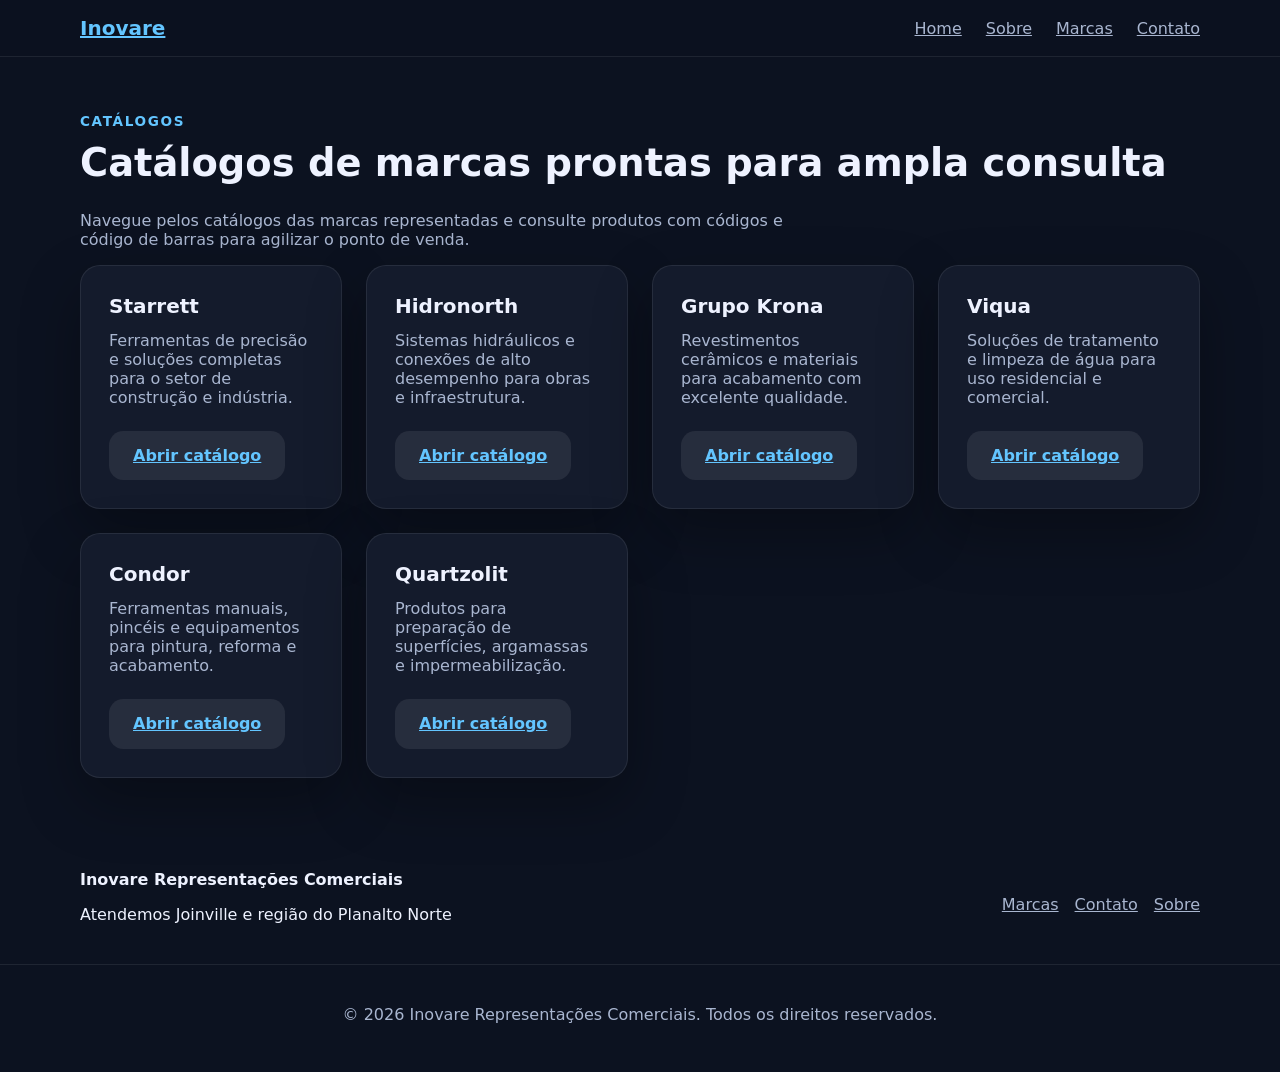
==== catalogo/index.html @ a7e291c1 "Add commit inicial" ====
<!doctype html>
<html lang="pt-BR">
<head>
  <meta charset="utf-8">
  <meta name="viewport" content="width=device-width, initial-scale=1">
  <title>Catálogos Inovare</title>
  <link rel="stylesheet" href="../static/css/style.css">
</head>
<body>
  <header class="site-header">
    <div class="container header-inner">
      <a href="../index.html" class="brand">Inovare</a>
      <nav class="nav-links open">
        <a href="../index.html#inicio">Home</a>
        <a href="../index.html#sobre">Sobre</a>
        <a href="../index.html#marcas">Marcas</a>
        <a href="../index.html#contato">Contato</a>
      </nav>
    </div>
  </header>
  <main>
    <section class="section catalog" id="catalogo">
      <div class="container">
        <div class="section-header">
          <span class="section-tag">Catálogos</span>
          <h2>Catálogos de marcas prontas para ampla consulta</h2>
        </div>
        <p>Navegue pelos catálogos das marcas representadas e consulte produtos com códigos e código de barras para agilizar o ponto de venda.</p>
        <div class="brands-grid">
          <article class="brand-card">
            <h3>Starrett</h3>
            <p>Ferramentas de precisão e soluções completas para o setor de construção e indústria.</p>
            <a class="button button-secondary" href="./starrett/">Abrir catálogo</a>
          </article>
          <article class="brand-card">
            <h3>Hidronorth</h3>
            <p>Sistemas hidráulicos e conexões de alto desempenho para obras e infraestrutura.</p>
            <a class="button button-secondary" href="./hidronorth/">Abrir catálogo</a>
          </article>
          <article class="brand-card">
            <h3>Grupo Krona</h3>
            <p>Revestimentos cerâmicos e materiais para acabamento com excelente qualidade.</p>
            <a class="button button-secondary" href="./grupo-krona/">Abrir catálogo</a>
          </article>
          <article class="brand-card">
            <h3>Viqua</h3>
            <p>Soluções de tratamento e limpeza de água para uso residencial e comercial.</p>
            <a class="button button-secondary" href="./viqua/">Abrir catálogo</a>
          </article>
          <article class="brand-card">
            <h3>Condor</h3>
            <p>Ferramentas manuais, pincéis e equipamentos para pintura, reforma e acabamento.</p>
            <a class="button button-secondary" href="./condor/">Abrir catálogo</a>
          </article>
          <article class="brand-card">
            <h3>Quartzolit</h3>
            <p>Produtos para preparação de superfícies, argamassas e impermeabilização.</p>
            <a class="button button-secondary" href="./quartzolit/">Abrir catálogo</a>
          </article>
        </div>
      </div>
    </section>
  </main>
  <footer class="site-footer">
    <div class="container footer-inner">
      <div>
        <strong>Inovare Representações Comerciais</strong>
        <p>Atendemos Joinville e região do Planalto Norte</p>
      </div>
      <div class="footer-links">
        <a href="../index.html#marcas">Marcas</a>
        <a href="../index.html#contato">Contato</a>
        <a href="../index.html#sobre">Sobre</a>
      </div>
    </div>
    <div class="footer-copy">
      <p>© 2026 Inovare Representações Comerciais. Todos os direitos reservados.</p>
    </div>
  </footer>
</body>
</html>
---- static/css/style.css ----
:root {
  --bg: #0c1220;
  --surface: #141b2c;
  --surface-strong: #0e1728;
  --primary: #89b6ff;
  --primary-soft: #5b86ff;
  --accent: #63c5ff;
  --text: #eef2ff;
  --muted: #a9b6d0;
  --border: rgba(255, 255, 255, 0.08);
  --shadow: 0 24px 60px rgba(0, 0, 0, 0.3);
}

* {
  box-sizing: border-box;
}

html {
  scroll-behavior: smooth;
}

body {
  margin: 0;
  font-family: Inter, system-ui, -apple-system, BlinkMacSystemFont, 'Segoe UI', sans-serif;
  background: var(--bg);
  color: var(--text);
}

button,
input,
textarea {
  font: inherit;
}

button {
  border: none;
  cursor: pointer;
}

.container {
  width: min(1120px, calc(100% - 2rem));
  margin: 0 auto;
}

.site-header {
  position: sticky;
  top: 0;
  z-index: 100;
  background: rgba(12, 18, 32, 0.96);
  border-bottom: 1px solid rgba(255, 255, 255, 0.08);
  backdrop-filter: blur(14px);
}

.header-inner {
  display: flex;
  align-items: center;
  justify-content: space-between;
  gap: 1rem;
  padding: 1rem 0;
}

.brand {
  font-size: 1.25rem;
  font-weight: 700;
  color: var(--accent);
}

.nav-links {
  display: flex;
  align-items: center;
  gap: 1.5rem;
}

.nav-links a {
  color: var(--muted);
  font-weight: 500;
  transition: color 0.2s ease;
}

.nav-links a:hover {
  color: var(--accent);
}

.menu-toggle {
  display: none;
  width: 2.4rem;
  height: 2.4rem;
  border-radius: 0.75rem;
  background: rgba(18, 66, 110, 0.08);
  display: grid;
  place-items: center;
}

.menu-toggle span {
  display: block;
  width: 1.4rem;
  height: 2px;
  background: var(--text);
  transition: transform 0.25s ease;
}

.hero {
  padding: 5rem 0 3rem;
  background: radial-gradient(circle at top left, rgba(137, 182, 255, 0.12), transparent 30%), var(--bg);
}

.hero-grid {
  display: grid;
  gap: 2rem;
  align-items: center;
  grid-template-columns: 1.6fr 1fr;
}

.hero-copy .eyebrow {
  display: inline-flex;
  padding: 0.55rem 0.9rem;
  border-radius: 999px;
  background: rgba(100, 142, 255, 0.14);
  color: var(--accent);
  font-weight: 700;
  margin-bottom: 1rem;
}

.hero-branding {
  display: flex;
  align-items: center;
  gap: 1rem;
  margin-bottom: 1.5rem;
}

.hero-logo {
  width: 4rem;
  min-width: 4rem;
  border-radius: 1rem;
  background: rgba(255, 255, 255, 0.08);
  padding: 0.75rem;
}

.hero-tagline {
  margin: 0.35rem 0 0;
  color: var(--accent);
  font-weight: 700;
  letter-spacing: 0.02em;
}

.hero-copy h1 {
  font-size: clamp(2.5rem, 4vw, 4rem);
  line-height: 1.05;
  margin: 0;
}

.hero-copy p {
  max-width: 38rem;
  margin: 1.5rem 0 2rem;
  color: var(--muted);
}

.button {
  display: inline-flex;
  align-items: center;
  justify-content: center;
  min-height: 3.1rem;
  padding: 0 1.5rem;
  border-radius: 0.9rem;
  transition: background 0.3s ease, transform 0.2s ease;
  font-weight: 600;
}

.button:hover {
  transform: translateY(-1px);
}

.button-primary {
  background: linear-gradient(135deg, var(--accent), var(--primary-soft));
  color: white;
}

.button-primary:hover {
  background: linear-gradient(135deg, var(--primary-soft), #7da6ff);
}

.button-secondary {
  background: rgba(255, 255, 255, 0.08);
  color: var(--accent);
}

.hero-visual {
  display: grid;
  gap: 1.25rem;
}

.hero-image {
  overflow: hidden;
  border-radius: 1.6rem;
  min-height: 320px;
  background: rgba(18, 66, 110, 0.06);
}

.hero-image img {
  width: 100%;
  height: 100%;
  object-fit: cover;
  display: block;
}

.hero-details {
  display: grid;
  gap: 1rem;
  padding: 1.5rem;
  border-radius: 1.5rem;
  background: var(--surface);
  border: 1px solid var(--border);
  box-shadow: var(--shadow);
}

.hero-note {
  margin: 0;
  color: var(--muted);
  line-height: 1.7;
}

.hero-badges {
  display: flex;
  flex-wrap: wrap;
  gap: 0.75rem;
}

.hero-badges span {
  display: inline-flex;
  align-items: center;
  padding: 0.85rem 1rem;
  border-radius: 999px;
  background: rgba(18, 66, 110, 0.08);
  color: var(--primary);
  font-weight: 600;
}

.purpose-grid {
  display: grid;
  gap: 1rem;
  grid-template-columns: repeat(auto-fit, minmax(220px, 1fr));
  margin-top: 2rem;
}

.purpose-card {
  background: var(--surface-strong);
  border: 1px solid rgba(255, 255, 255, 0.08);
  box-shadow: var(--shadow);
  border-radius: 1.5rem;
  padding: 1.75rem;
}

.purpose-card h3 {
  margin: 0 0 0.75rem;
  color: var(--accent);
}

.purpose-card p {
  margin: 0;
  color: var(--muted);
  line-height: 1.8;
}

.contact-card {
  padding: 2rem;
  border-radius: 1.5rem;
  background: var(--surface);
  border: 1px solid var(--border);
  box-shadow: var(--shadow);
  display: grid;
  gap: 1.25rem;
}

.contact-card h3 {
  margin: 0;
  font-size: 1.35rem;
}

.contact-card-text {
  margin: 0;
  color: var(--muted);
  line-height: 1.75;
}

.contact-list {
  margin: 0;
  padding: 0;
  list-style: none;
  display: grid;
  gap: 0.9rem;
}

.contact-list li {
  display: grid;
  gap: 0.35rem;
  color: var(--muted);
}

.contact-list strong {
  display: block;
  color: var(--text);
  font-weight: 700;
}

.contact-card-subtitle {
  margin: 0 0 0.75rem;
  font-size: 1rem;
  color: var(--primary);
}

.social-list {
  margin: 0;
  padding: 0;
  list-style: none;
  display: flex;
  flex-wrap: wrap;
  gap: 0.75rem;
}

.social-list a {
  color: var(--primary);
  font-weight: 600;
}

.footer-copy {
  padding: 1.5rem 0 2rem;
  text-align: center;
  color: var(--muted);
  border-top: 1px solid var(--border);
  display: grid;
  gap: 1rem;
}

.footer-social {
  display: flex;
  justify-content: center;
  gap: 1rem;
  flex-wrap: wrap;
}

.footer-social a {
  color: var(--primary);
  text-decoration: none;
}

.section {
  padding: 3.5rem 0;
}

.section-header {
  display: grid;
  gap: 0.85rem;
  margin-bottom: 1.75rem;
}

.section-tag {
  display: inline-flex;
  font-size: 0.85rem;
  font-weight: 700;
  color: var(--accent);
  text-transform: uppercase;
  letter-spacing: 0.12em;
}

.section h2 {
  margin: 0;
  font-size: clamp(1.9rem, 3vw, 2.5rem);
  line-height: 1.05;
}

.section p {
  color: var(--muted);
  max-width: 70ch;
}

.brands-grid,
.catalog-grid {
  display: grid;
  gap: 1.5rem;
}

.brands-grid {
  grid-template-columns: repeat(auto-fit, minmax(220px, 1fr));
}

.brand-card,
.catalog-card,
.region-card {
  background: var(--surface);
  border: 1px solid var(--border);
  border-radius: 1.25rem;
  padding: 1.75rem;
  box-shadow: var(--shadow);
}

.brand-card h3,
.catalog-card h3 {
  margin: 0 0 0.8rem;
  font-size: 1.25rem;
}

.brand-card p,
.catalog-card p {
  color: var(--muted);
  margin: 0 0 1.5rem;
}

.region-grid {
  display: grid;
  gap: 2rem;
  align-items: center;
  grid-template-columns: 1fr 420px;
}

.region-card {
  display: grid;
  gap: 1rem;
  text-align: center;
}

.region-icon {
  width: 4rem;
  height: 4rem;
  display: grid;
  place-items: center;
  margin: 0 auto;
  font-size: 1.75rem;
  border-radius: 1.25rem;
  background: rgba(18, 66, 110, 0.08);
}

.region-card p {
  margin: 0;
  font-weight: 600;
}

.contact-grid {
  display: grid;
  gap: 2rem;
  grid-template-columns: minmax(280px, 1fr) 1.2fr;
}

.contact-form {
  display: grid;
  gap: 1rem;
  padding: 2rem;
  border-radius: 1.5rem;
  background: var(--surface);
  border: 1px solid var(--border);
  box-shadow: var(--shadow);
}

.form-row {
  display: grid;
  gap: 1rem;
  grid-template-columns: 1fr 1fr;
}

.form-group {
  display: grid;
  gap: 0.5rem;
}

label {
  font-size: 0.95rem;
  font-weight: 600;
}

input,
textarea {
  width: 100%;
  min-height: 3rem;
  padding: 0.95rem 1rem;
  border: 1px solid var(--border);
  border-radius: 0.95rem;
  background: #fcfdff;
  color: var(--text);
}

textarea {
  resize: vertical;
}

.catalog-description {
  max-width: 72ch;
  color: var(--muted);
  margin-bottom: 1.75rem;
}

.catalog-actions {
  display: flex;
  flex-wrap: wrap;
  gap: 1rem;
  margin-top: 2rem;
}

.footer-inner {
  display: flex;
  justify-content: space-between;
  gap: 1rem;
  align-items: center;
  padding: 2.25rem 0 1.5rem;
}

.footer-links {
  display: flex;
  gap: 1rem;
  flex-wrap: wrap;
}

.footer-links a {
  color: var(--muted);
}

.footer-copy {
  padding: 1.5rem 0 2rem;
  text-align: center;
  color: var(--muted);
  border-top: 1px solid var(--border);
}

.alerts {
  padding: 0.75rem 0;
}

.alert {
  max-width: min(1120px, calc(100% - 2rem));
  margin: 0 auto;
  border-radius: 1rem;
  padding: 1rem 1.25rem;
  color: #0f172a;
  background: #eaf3ff;
  border: 1px solid rgba(18, 66, 110, 0.15);
}

.alert-warning {
  background: #fff4e5;
  border-color: rgba(255, 159, 10, 0.2);
}

.alert-success {
  background: #e7f9ef;
  border-color: rgba(34, 197, 94, 0.2);
}

@media (max-width: 940px) {
  .hero-grid,
  .region-grid,
  .contact-grid {
    grid-template-columns: 1fr;
  }
}

@media (max-width: 760px) {
  .header-inner {
    flex-wrap: wrap;
  }

  .nav-links {
    position: absolute;
    inset: 4.6rem auto auto 0;
    right: 1rem;
    top: 4.6rem;
    flex-direction: column;
    gap: 1rem;
    background: rgba(255, 255, 255, 0.98);
    border: 1px solid var(--border);
    border-radius: 1rem;
    padding: 1rem;
    width: calc(100% - 2rem);
    max-width: 18rem;
    opacity: 0;
    pointer-events: none;
    transform: translateY(-0.5rem);
    transition: opacity 0.2s ease, transform 0.2s ease;
  }

  .nav-links.open {
    opacity: 1;
    pointer-events: auto;
    transform: translateY(0);
  }

  .menu-toggle {
    display: grid;
  }

  .form-row {
    grid-template-columns: 1fr;
  }

  .footer-inner {
    flex-direction: column;
    text-align: center;
  }

  .footer-links {
    justify-content: center;
  }
}
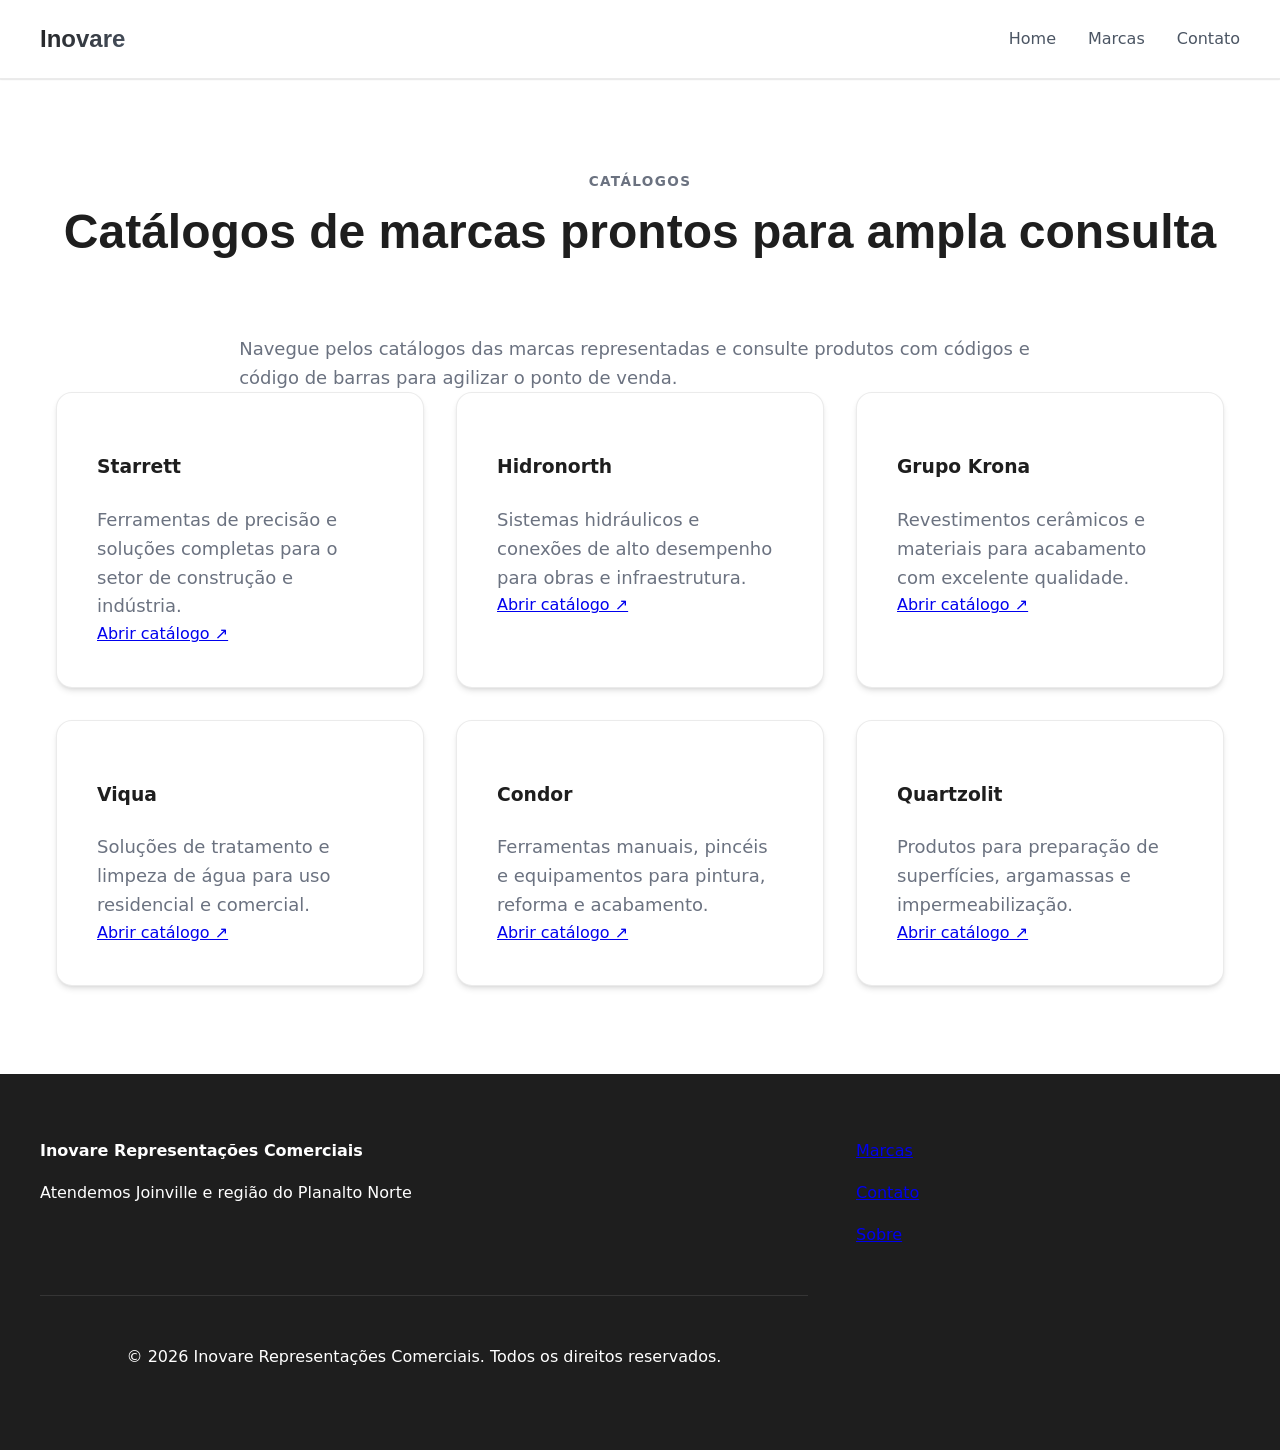
==== commit a2848c96: "atualização site" ====
--- a/catalogo/index.html
+++ b/catalogo/index.html
@@ -12,7 +12,6 @@
       <a href="../index.html" class="brand">Inovare</a>
       <nav class="nav-links open">
         <a href="../index.html#inicio">Home</a>
-        <a href="../index.html#sobre">Sobre</a>
         <a href="../index.html#marcas">Marcas</a>
         <a href="../index.html#contato">Contato</a>
       </nav>
@@ -23,42 +22,41 @@
       <div class="container">
         <div class="section-header">
           <span class="section-tag">Catálogos</span>
-          <h2>Catálogos de marcas prontas para ampla consulta</h2>
+          <h2>Catálogos de marcas prontos para ampla consulta</h2>
         </div>
         <p>Navegue pelos catálogos das marcas representadas e consulte produtos com códigos e código de barras para agilizar o ponto de venda.</p>
         <div class="brands-grid">
           <article class="brand-card">
             <h3>Starrett</h3>
             <p>Ferramentas de precisão e soluções completas para o setor de construção e indústria.</p>
-            <a class="button button-secondary" href="./starrett/">Abrir catálogo</a>
+            <a class="button button-secondary" href="../static/catalogos/starrett%20catalogo%20atualizado.pdf" target="_blank" rel="noopener noreferrer">Abrir catálogo ↗</a>
           </article>
           <article class="brand-card">
             <h3>Hidronorth</h3>
             <p>Sistemas hidráulicos e conexões de alto desempenho para obras e infraestrutura.</p>
-            <a class="button button-secondary" href="./hidronorth/">Abrir catálogo</a>
+            <a class="button button-secondary" href="../static/catalogos/HD_PORTFOLIO%20PRODUTOS%202026_DIGITAL.pdf" target="_blank" rel="noopener noreferrer">Abrir catálogo ↗</a>
           </article>
           <article class="brand-card">
             <h3>Grupo Krona</h3>
             <p>Revestimentos cerâmicos e materiais para acabamento com excelente qualidade.</p>
-            <a class="button button-secondary" href="./grupo-krona/">Abrir catálogo</a>
+            <a class="button button-secondary" href="../static/catalogos/krona%20catalogo%20atualizado.pdf" target="_blank" rel="noopener noreferrer">Abrir catálogo ↗</a>
           </article>
           <article class="brand-card">
             <h3>Viqua</h3>
             <p>Soluções de tratamento e limpeza de água para uso residencial e comercial.</p>
-            <a class="button button-secondary" href="./viqua/">Abrir catálogo</a>
+            <a class="button button-secondary" href="../static/catalogos/viqua.pdf" target="_blank" rel="noopener noreferrer">Abrir catálogo ↗</a>
           </article>
           <article class="brand-card">
             <h3>Condor</h3>
             <p>Ferramentas manuais, pincéis e equipamentos para pintura, reforma e acabamento.</p>
-            <a class="button button-secondary" href="./condor/">Abrir catálogo</a>
+            <a class="button button-secondary" href="../static/catalogos/condor%20catalogo%20atualizado.pdf" target="_blank" rel="noopener noreferrer">Abrir catálogo ↗</a>
           </article>
           <article class="brand-card">
             <h3>Quartzolit</h3>
             <p>Produtos para preparação de superfícies, argamassas e impermeabilização.</p>
-            <a class="button button-secondary" href="./quartzolit/">Abrir catálogo</a>
+            <a class="button button-secondary" href="../static/catalogos/quartzolit%20catalogo%20atualizado.pdf" target="_blank" rel="noopener noreferrer">Abrir catálogo ↗</a>
           </article>
         </div>
-      </div>
     </section>
   </main>
   <footer class="site-footer">
@@ -72,10 +70,9 @@
         <a href="../index.html#contato">Contato</a>
         <a href="../index.html#sobre">Sobre</a>
       </div>
-    </div>
     <div class="footer-copy">
       <p>© 2026 Inovare Representações Comerciais. Todos os direitos reservados.</p>
     </div>
   </footer>
 </body>
-</html>+</html>
--- a/static/css/style.css
+++ b/static/css/style.css
@@ -1,14 +1,23 @@
 :root {
-  --bg: #0c1220;
-  --surface: #141b2c;
-  --surface-strong: #0e1728;
-  --primary: #89b6ff;
-  --primary-soft: #5b86ff;
-  --accent: #63c5ff;
-  --text: #eef2ff;
-  --muted: #a9b6d0;
-  --border: rgba(255, 255, 255, 0.08);
-  --shadow: 0 24px 60px rgba(0, 0, 0, 0.3);
+  /* Nova paleta corporativa premium: Cinzas + Branco/Preto */
+  --bg-primary: #1E1E1E;
+  --bg-secondary: #3A3A3A;
+  --surface-primary: #FFFFFF;
+  --surface-secondary: #F8FAFC;
+  --text-primary: #1E1E1E;
+  --text-secondary: #4B5563;
+  --text-muted: #6B7280;
+  --accent-primary: #FFFFFF;
+  --accent-hover: #F3F4F6;
+  --border: rgba(0, 0, 0, 0.08);
+  --shadow-sm: 0 1px 2px 0 rgb(0 0 0 / 0.05);
+  --shadow-md: 0 4px 6px -1px rgb(0 0 0 / 0.1), 0 2px 4px -2px rgb(0 0 0 / 0.1);
+  --shadow-lg: 0 10px 15px -3px rgb(0 0 0 / 0.1), 0 4px 6px -4px rgb(0 0 0 / 0.1);
+  --shadow-xl: 0 20px 25px -5px rgb(0 0 0 / 0.1), 0 8px 10px -6px rgb(0 0 0 / 0.1);
+  --radius-sm: 0.5rem;
+  --radius-md: 0.75rem;
+  --radius-lg: 1rem;
+  --transition: all 0.3s cubic-bezier(0.4, 0, 0.2, 1);
 }
 
 * {
@@ -17,584 +26,1005 @@
 
 html {
   scroll-behavior: smooth;
+  scroll-padding-top: 5rem;
 }
 
 body {
   margin: 0;
-  font-family: Inter, system-ui, -apple-system, BlinkMacSystemFont, 'Segoe UI', sans-serif;
-  background: var(--bg);
-  color: var(--text);
-}
-
-button,
-input,
-textarea {
-  font: inherit;
-}
-
-button {
-  border: none;
-  cursor: pointer;
+  font-family: 'Inter', 'Poppins', system-ui, sans-serif;
+  background: var(--surface-primary);
+  color: var(--text-primary);
+  line-height: 1.6;
+  overflow-x: hidden;
 }
 
 .container {
-  width: min(1120px, calc(100% - 2rem));
+  width: min(1200px, calc(100% - 3rem));
   margin: 0 auto;
+  padding-left: 1rem;
+  padding-right: 1rem;
 }
 
 .site-header {
   position: sticky;
   top: 0;
   z-index: 100;
-  background: rgba(12, 18, 32, 0.96);
-  border-bottom: 1px solid rgba(255, 255, 255, 0.08);
-  backdrop-filter: blur(14px);
+  background: rgba(255, 255, 255, 0.95);
+  backdrop-filter: blur(20px);
+  border-bottom: 1px solid var(--border);
+  box-shadow: var(--shadow-sm);
+  transition: var(--transition);
 }
 
 .header-inner {
   display: flex;
   align-items: center;
   justify-content: space-between;
-  gap: 1rem;
-  padding: 1rem 0;
+  padding: 1.25rem 0;
 }
 
 .brand {
-  font-size: 1.25rem;
+  font-size: 1.5rem;
+  font-weight: 800;
+  background: linear-gradient(135deg, var(--text-primary), var(--text-secondary));
+  -webkit-background-clip: text;
+  -webkit-text-fill-color: transparent;
+  background-clip: text;
+  text-decoration: none;
+  font-family: 'Poppins', sans-serif;
+}
+
+.nav-links {
+  display: flex;
+  align-items: center;
+  gap: 2rem;
+}
+
+.nav-links a {
+  color: var(--text-secondary);
+  font-weight: 500;
+  text-decoration: none;
+  transition: var(--transition);
+  position: relative;
+}
+
+.nav-links a:hover {
+  color: var(--text-primary);
+  transform: translateY(-1px);
+}
+
+.nav-links a::after {
+  content: '';
+  position: absolute;
+  bottom: -0.25rem;
+  left: 0;
+  width: 0;
+  height: 2px;
+  background: linear-gradient(90deg, var(--text-primary), transparent);
+  transition: var(--transition);
+}
+
+.nav-links a:hover::after {
+  width: 100%;
+}
+
+/* Adicionado para .top-brand-bar hero fullwidth */\n.hero-fullwidth {\n  height: 40vh;\n  min-height: 250px;\n  background-image: url('/static/images/capa site (2).png');\n  background-size: cover;\n  background-position: center;\n  background-repeat: no-repeat;\n  position: relative;\n}\n\n.hero-fullwidth::after {\n  content: '';\n  position: absolute;\n  inset: 0;\n  background: linear-gradient(to bottom, rgba(0,0,0,0.3), transparent 60%);\n  z-index: 1;\n}\n\n.hero-fullwidth > * {\n  position: relative;\n  z-index: 2;\n}\n\n.menu-toggle {\n  display: none;\n  flex-direction: column;\n  gap: 0.4rem;\n  width: 2.5rem;\n  height: 2.5rem;\n  background: none;\n  border: 1px solid var(--border);\n  border-radius: var(--radius-md);\n  cursor: pointer;\n}\n\n.menu-toggle span {\n  width: 1.5rem;\n  height: 2px;\n  background: var(--text-primary);\n  border-radius: 9999px;\n  transition: var(--transition);\n}
+
+.hero {\n  width: 100vw;\n  margin-left: calc(50% - 50vw);\n  height: 70vh;\n  min-height: 450px;\n  overflow: hidden;\n  margin-top: -1px;\n  background: none;\n  display: flex;\n  align-items: center;\n  justify-content: center;\n  position: relative;\n}
+
+.hero img {\n  width: 100%;\n  height: 100%;\n  object-fit: cover;\n  object-position: center;\n  display: block;\n}
+
+.represented-companies {
+  position: relative;
+  background: linear-gradient(180deg, #e8ecef 0%, #dde3e8 100%);
+}
+
+.companies-grid {
+  display: grid;
+  grid-template-columns: repeat(3, minmax(0, 1fr));
+  gap: 1.5rem;
+}
+
+.company-card {
+  position: relative;
+  overflow: hidden;
+  border-radius: 1.5rem;
+  background: linear-gradient(180deg, #f7faf8 0%, #ffffff 100%);
+  border: 1px solid rgba(31, 77, 54, 0.12);
+  box-shadow: 0 18px 50px rgba(15, 23, 42, 0.08);
+  cursor: pointer;
+  transition: transform 0.45s cubic-bezier(0.22, 1, 0.36, 1), box-shadow 0.45s cubic-bezier(0.22, 1, 0.36, 1), border-color 0.3s ease;
+}
+
+.company-card::before {
+  content: '';
+  position: absolute;
+  inset: 0;
+  background: linear-gradient(135deg, rgba(31, 77, 54, 0.05), transparent 55%);
+  opacity: 0;
+  transition: opacity 0.35s ease;
+  pointer-events: none;
+}
+
+.company-card:hover {
+  transform: translateY(-10px) scale(1.01);
+  box-shadow: 0 28px 80px rgba(15, 23, 42, 0.16);
+  border-color: rgba(31, 77, 54, 0.22);
+}
+
+.company-card:hover::before {
+  opacity: 1;
+}
+
+.company-card__media {
+  position: relative;
+  height: 140px;
+  padding: 15px;
+  background: #f5f5f5;
+  overflow: hidden;
+  display: flex;
+  align-items: center;
+  justify-content: center;
+}
+
+.company-card__media::after {
+  content: '';
+  position: absolute;
+  inset: 0;
+  background: linear-gradient(to top, rgba(11, 29, 20, 0.04), transparent 50%);
+  pointer-events: none;
+}
+
+.company-card__badge {
+  position: absolute;
+  top: 1rem;
+  left: 1rem;
+  z-index: 2;
+  display: inline-flex;
+  align-items: center;
+  padding: 0.45rem 0.75rem;
+  border-radius: 999px;
+  background: rgba(255, 255, 255, 0.88);
+  color: #5e7267;
+  font-size: 0.72rem;
+  font-weight: 800;
+  letter-spacing: 0.1em;
+  text-transform: uppercase;
+  backdrop-filter: blur(12px);
+}
+
+.company-card__image {
+  width: 100%;
+  height: 100%;
+  object-fit: contain;
+  background: #f5f5f5;
+  padding: 15px;
+  display: block;
+  position: relative;
+  z-index: 1;
+  transition: transform 0.45s cubic-bezier(0.22, 1, 0.36, 1), filter 0.3s ease;
+}
+
+.company-card:hover .company-card__image {
+  transform: scale(1.03);
+  filter: saturate(1.04);
+}
+
+.company-card__placeholder {
+  position: absolute;
+  inset: 0;
+  display: grid;
+  place-items: center;
+  color: #6b8175;
+  text-align: center;
+  padding: 1.5rem;
+  background: #f5f5f5;
+}
+
+.company-card__placeholder-inner {
+  display: grid;
+  gap: 0.9rem;
+  place-items: center;
+}
+
+.company-card__placeholder-icon {
+  width: 3.5rem;
+  height: 3.5rem;
+  display: grid;
+  place-items: center;
+  border-radius: 50%;
+  background: rgba(255, 255, 255, 0.78);
+  box-shadow: 0 10px 30px rgba(31, 77, 54, 0.12);
+  font-size: 1.35rem;
+}
+
+.company-card__placeholder-text {
+  font-size: 0.85rem;
   font-weight: 700;
-  color: var(--accent);
-}
-
-.nav-links {
-  display: flex;
-  align-items: center;
-  gap: 1.5rem;
-}
-
-.nav-links a {
-  color: var(--muted);
-  font-weight: 500;
-  transition: color 0.2s ease;
-}
-
-.nav-links a:hover {
-  color: var(--accent);
-}
-
-.menu-toggle {
-  display: none;
-  width: 2.4rem;
-  height: 2.4rem;
-  border-radius: 0.75rem;
-  background: rgba(18, 66, 110, 0.08);
-  display: grid;
-  place-items: center;
-}
-
-.menu-toggle span {
-  display: block;
-  width: 1.4rem;
-  height: 2px;
-  background: var(--text);
-  transition: transform 0.25s ease;
-}
-
-.hero {
-  padding: 5rem 0 3rem;
-  background: radial-gradient(circle at top left, rgba(137, 182, 255, 0.12), transparent 30%), var(--bg);
-}
-
-.hero-grid {
-  display: grid;
-  gap: 2rem;
-  align-items: center;
-  grid-template-columns: 1.6fr 1fr;
-}
-
-.hero-copy .eyebrow {
-  display: inline-flex;
-  padding: 0.55rem 0.9rem;
-  border-radius: 999px;
-  background: rgba(100, 142, 255, 0.14);
-  color: var(--accent);
-  font-weight: 700;
-  margin-bottom: 1rem;
-}
-
-.hero-branding {
-  display: flex;
-  align-items: center;
-  gap: 1rem;
-  margin-bottom: 1.5rem;
-}
-
-.hero-logo {
-  width: 4rem;
-  min-width: 4rem;
-  border-radius: 1rem;
-  background: rgba(255, 255, 255, 0.08);
-  padding: 0.75rem;
-}
-
-.hero-tagline {
-  margin: 0.35rem 0 0;
-  color: var(--accent);
-  font-weight: 700;
-  letter-spacing: 0.02em;
-}
-
-.hero-copy h1 {
-  font-size: clamp(2.5rem, 4vw, 4rem);
-  line-height: 1.05;
-  margin: 0;
-}
-
-.hero-copy p {
-  max-width: 38rem;
-  margin: 1.5rem 0 2rem;
-  color: var(--muted);
-}
-
-.button {
+  letter-spacing: 0.06em;
+  text-transform: uppercase;
+}
+
+.company-card__content {
+  padding: 1.7rem;
+}
+
+.company-card__title {
+  margin: 0 0 0.8rem;
+  color: #214d38;
+  font-size: 1.9rem;
+  line-height: 1.1;
+  font-weight: 800;
+  font-family: 'Poppins', sans-serif;
+}
+
+.company-card__description {
+  margin: 0 0 1.3rem;
+  color: #7a867f;
+  font-size: 1rem;
+  line-height: 1.75;
+}
+
+.company-card__button {
   display: inline-flex;
   align-items: center;
   justify-content: center;
-  min-height: 3.1rem;
-  padding: 0 1.5rem;
-  border-radius: 0.9rem;
-  transition: background 0.3s ease, transform 0.2s ease;
-  font-weight: 600;
-}
-
-.button:hover {
+  gap: 0.7rem;
+  width: 100%;
+  min-height: 3.25rem;
+  border: none;
+  border-radius: 0.85rem;
+  background: linear-gradient(135deg, #13482f 0%, #1f5d3d 100%);
+  color: #fff;
+  font-size: 1rem;
+  font-weight: 700;
+  box-shadow: 0 16px 24px rgba(19, 72, 47, 0.18);
+  transition: transform 0.3s ease, box-shadow 0.3s ease, filter 0.3s ease;
+}
+
+.company-card:hover .company-card__button {
   transform: translateY(-1px);
-}
-
-.button-primary {
-  background: linear-gradient(135deg, var(--accent), var(--primary-soft));
-  color: white;
-}
-
-.button-primary:hover {
-  background: linear-gradient(135deg, var(--primary-soft), #7da6ff);
-}
-
-.button-secondary {
-  background: rgba(255, 255, 255, 0.08);
-  color: var(--accent);
-}
-
-.hero-visual {
-  display: grid;
-  gap: 1.25rem;
-}
-
-.hero-image {
+  box-shadow: 0 20px 30px rgba(19, 72, 47, 0.26);
+  filter: brightness(1.03);
+}
+
+.company-modal {
+  position: fixed;
+  inset: 0;
+  z-index: 1000;
+  display: flex;
+  align-items: center;
+  justify-content: center;
+  padding: 1.5rem;
+  opacity: 0;
+  visibility: hidden;
+  pointer-events: none;
+  transition: opacity 0.35s ease, visibility 0.35s ease;
+}
+
+.company-modal.is-open {
+  opacity: 1;
+  visibility: visible;
+  pointer-events: auto;
+}
+
+.company-modal__backdrop {
+  position: absolute;
+  inset: 0;
+  background: rgba(5, 10, 8, 0.72);
+  backdrop-filter: blur(10px);
+}
+
+.company-modal__dialog {
+  position: relative;
+  width: min(960px, 100%);
+  max-height: calc(100vh - 3rem);
+  overflow: auto;
+  border-radius: 1.5rem;
+  background: #ffffff;
+  box-shadow: 0 30px 80px rgba(0, 0, 0, 0.28);
+  transform: translateY(22px) scale(0.98);
+  transition: transform 0.4s cubic-bezier(0.22, 1, 0.36, 1);
+}
+
+.company-modal.is-open .company-modal__dialog {
+  transform: translateY(0) scale(1);
+}
+
+.company-modal__banner {
+  position: relative;
+  min-height: 340px;
+  background: linear-gradient(135deg, #284d3d 0%, #8ab29d 100%);
+  display: flex;
+  align-items: flex-end;
   overflow: hidden;
-  border-radius: 1.6rem;
-  min-height: 320px;
-  background: rgba(18, 66, 110, 0.06);
-}
-
-.hero-image img {
+}
+
+.company-modal__banner.has-image {
+  background-size: cover;
+  background-position: center;
+  background-repeat: no-repeat;
+}
+
+.company-modal__overlay {
+  position: absolute;
+  inset: 0;
+  background: linear-gradient(to top, rgba(3, 7, 5, 0.72) 0%, rgba(3, 7, 5, 0.22) 50%, rgba(3, 7, 5, 0.08) 100%);
+}
+
+.company-modal__banner-content {
+  position: relative;
+  z-index: 1;
   width: 100%;
-  height: 100%;
-  object-fit: cover;
-  display: block;
-}
-
-.hero-details {
-  display: grid;
-  gap: 1rem;
-  padding: 1.5rem;
-  border-radius: 1.5rem;
-  background: var(--surface);
-  border: 1px solid var(--border);
-  box-shadow: var(--shadow);
-}
-
-.hero-note {
+  padding: 2rem;
+  color: #fff;
+}
+
+.company-modal__eyebrow {
+  display: inline-flex;
+  margin-bottom: 0.85rem;
+  padding: 0.5rem 0.8rem;
+  border-radius: 999px;
+  background: rgba(255, 255, 255, 0.14);
+  border: 1px solid rgba(255, 255, 255, 0.18);
+  font-size: 0.78rem;
+  font-weight: 700;
+  letter-spacing: 0.1em;
+  text-transform: uppercase;
+}
+
+.company-modal__title {
   margin: 0;
-  color: var(--muted);
-  line-height: 1.7;
-}
-
-.hero-badges {
-  display: flex;
-  flex-wrap: wrap;
-  gap: 0.75rem;
-}
-
-.hero-badges span {
+  max-width: 12ch;
+  font-family: 'Poppins', sans-serif;
+  font-size: clamp(2rem, 4vw, 3rem);
+  line-height: 1.05;
+}
+
+.company-modal__button {
+  position: absolute;
+  right: 2rem;
+  bottom: 2rem;
   display: inline-flex;
   align-items: center;
-  padding: 0.85rem 1rem;
-  border-radius: 999px;
-  background: rgba(18, 66, 110, 0.08);
-  color: var(--primary);
-  font-weight: 600;
-}
-
-.purpose-grid {
-  display: grid;
-  gap: 1rem;
-  grid-template-columns: repeat(auto-fit, minmax(220px, 1fr));
-  margin-top: 2rem;
-}
-
-.purpose-card {
-  background: var(--surface-strong);
-  border: 1px solid rgba(255, 255, 255, 0.08);
-  box-shadow: var(--shadow);
-  border-radius: 1.5rem;
-  padding: 1.75rem;
-}
-
-.purpose-card h3 {
-  margin: 0 0 0.75rem;
-  color: var(--accent);
-}
-
-.purpose-card p {
+  justify-content: center;
+  min-height: 3.3rem;
+  padding: 0.85rem 1.35rem;
+  border-radius: 0.9rem;
+  background: linear-gradient(135deg, #d0a13d 0%, #f2d17d 100%);
+  color: #201606;
+  text-decoration: none;
+  font-weight: 800;
+  box-shadow: 0 18px 30px rgba(208, 161, 61, 0.28);
+  transition: transform 0.3s ease, box-shadow 0.3s ease;
+}
+
+.company-modal__button:hover {
+  transform: translateY(-2px);
+  box-shadow: 0 22px 34px rgba(208, 161, 61, 0.34);
+}
+
+.company-modal__content {
+  padding: 2rem;
+}
+
+.company-modal__description {
   margin: 0;
-  color: var(--muted);
-  line-height: 1.8;
-}
-
-.contact-card {
-  padding: 2rem;
-  border-radius: 1.5rem;
-  background: var(--surface);
+  color: #4e5550;
+  font-size: 1.08rem;
+  line-height: 1.9;
+  white-space: pre-line;
+}
+
+.company-modal__close {
+  position: absolute;
+  top: 1rem;
+  right: 1rem;
+  z-index: 2;
+  width: 3rem;
+  height: 3rem;
+  border: 0;
+  border-radius: 50%;
+  background: rgba(255, 255, 255, 0.9);
+  color: #173b28;
+  font-size: 1.15rem;
+  cursor: pointer;
+  box-shadow: 0 10px 24px rgba(0, 0, 0, 0.14);
+  transition: transform 0.25s ease, background 0.25s ease;
+}
+
+.company-modal__close:hover {
+  transform: rotate(90deg) scale(1.04);
+  background: #ffffff;
+}
+
+@media (max-width: 1024px) {
+  .companies-grid {
+    grid-template-columns: repeat(2, minmax(0, 1fr));
+  }
+}
+
+@media (max-width: 768px) {
+  .hero {
+    height: 72vh;
+  }
+
+  .companies-grid {
+    grid-template-columns: 1fr;
+  }
+
+  .company-modal {
+    padding: 1rem;
+  }
+
+  .company-modal__banner {
+    min-height: 280px;
+  }
+
+  .company-modal__banner-content,
+  .company-modal__content {
+    padding: 1.4rem;
+  }
+
+  .company-modal__button {
+    position: static;
+    margin-top: 1.2rem;
+    width: 100%;
+  }
+
+  .company-card__title {
+    font-size: 1.55rem;
+  }
+}
+
+@media (max-width: 480px) {
+  .hero {
+    height: 58vh;
+  }
+
+  .company-card__media {
+    height: 140px;
+  }
+
+  .company-modal__banner {
+    min-height: 230px;
+  }
+
+  .company-modal__title {
+    max-width: none;
+  }
+}
+
+.section {
+  padding: 5.5rem 0;
+  border-top: 1px solid rgba(0, 0, 0, 0.05);
+}
+
+.about {
+  background: linear-gradient(180deg, #f3f5f7 0%, #e7ebef 100%);
+}
+
+.premios-section {
+  background: linear-gradient(180deg, #eceff2 0%, #dfe5ea 100%);
+}
+
+.region {
+  background: linear-gradient(180deg, #f1f3f5 0%, #e3e8ec 100%);
+}
+
+.about .container,
+.represented-companies .container,
+.premios-section .container,
+.region .container {
+  background: linear-gradient(180deg, rgba(255, 255, 255, 0.82) 0%, rgba(247, 249, 251, 0.9) 100%);
+  border: 1px solid rgba(148, 163, 184, 0.18);
+  border-radius: 1.75rem;
+  padding-top: 3.25rem;
+  padding-bottom: 3.25rem;
+  box-shadow: 0 22px 55px rgba(15, 23, 42, 0.07);
+}
+
+.section-header {
+  text-align: center;
+  margin-bottom: 4rem;
+}
+
+.section-tag {
+  font-size: 0.85rem;
+  font-weight: 700;
+  color: var(--text-muted);
+  letter-spacing: 0.1em;
+  text-transform: uppercase;
+}
+
+.section h2 {
+  font-size: clamp(2.25rem, 4vw, 3rem);
+  font-weight: 800;
+  margin: 0;
+  font-family: 'Poppins', sans-serif;
+}
+
+.section p {
+  color: var(--text-muted);
+  max-width: 70ch;
+  margin: 1.5rem auto 0;
+  font-size: 1.125rem;
+}
+
+.brand-card, .premios-card {
+  background: var(--surface-primary);
   border: 1px solid var(--border);
-  box-shadow: var(--shadow);
-  display: grid;
-  gap: 1.25rem;
-}
-
-.contact-card h3 {
-  margin: 0;
-  font-size: 1.35rem;
-}
-
-.contact-card-text {
-  margin: 0;
-  color: var(--muted);
-  line-height: 1.75;
-}
-
-.contact-list {
+  border-radius: var(--radius-lg);
+  padding: 2.5rem;
+  box-shadow: var(--shadow-md);
+  transition: var(--transition);
+}
+
+.brand-card:hover, .premios-card:hover {
+  transform: translateY(-5px);
+  box-shadow: var(--shadow-xl);
+}
+
+.brands-grid {
+  display: grid;
+  gap: 2rem;
+  grid-template-columns: repeat(auto-fit, minmax(280px, 1fr));
+}
+
+.brand-card-logo {
+  display: flex;
+  align-items: center;
+  justify-content: center;
+  margin-bottom: 1.5rem;
+}
+
+.brand-card-logo img {
+  max-width: 180px;
+  max-height: 70px;
+  width: auto;
+  height: auto;
+  object-fit: contain;
+}
+
+.premios-section {
+  background: linear-gradient(135deg, var(--surface-secondary) 0%, var(--surface-primary) 100%);
+}
+
+.premios-inner {
+  display: grid;
+  gap: 2rem;
+  max-width: 900px;
+  margin: 0 auto;
+}
+
+.premios-card {
+  background: var(--surface-primary);
+  border: 1px solid var(--border);
+  border-radius: var(--radius-lg);
+  padding: 2.25rem;
+  box-shadow: var(--shadow-sm);
+}
+
+.premios-year {
+  display: flex;
+  align-items: center;
+  gap: 0.75rem;
+  font-size: 1.6rem;
+  font-weight: 800;
+  color: var(--text-primary);
+  margin-bottom: 1.25rem;
+}
+
+.premios-year-icon {
+  font-size: 1.8rem;
+}
+
+.premios-card ul {
+  list-style: none;
   margin: 0;
   padding: 0;
-  list-style: none;
-  display: grid;
-  gap: 0.9rem;
-}
-
-.contact-list li {
-  display: grid;
-  gap: 0.35rem;
-  color: var(--muted);
-}
-
-.contact-list strong {
-  display: block;
-  color: var(--text);
-  font-weight: 700;
-}
-
-.contact-card-subtitle {
-  margin: 0 0 0.75rem;
+  display: grid;
+  gap: 1rem;
+}
+
+.premios-card li {
+  position: relative;
+  padding-left: 1.25rem;
+  color: var(--text-secondary);
   font-size: 1rem;
-  color: var(--primary);
-}
-
-.social-list {
-  margin: 0;
-  padding: 0;
-  list-style: none;
-  display: flex;
-  flex-wrap: wrap;
+  line-height: 1.75;
+}
+
+.premios-card li::before {
+  content: '•';
+  position: absolute;
+  left: 0;
+  top: 0.35rem;
+  color: var(--bg-primary);
+  font-size: 1.2rem;
+}
+
+@media (max-width: 768px) {
+  .premios-inner {
+    gap: 1.5rem;
+  }
+}
+
+.region-copy {
+  text-align: center;
+  margin-bottom: 3rem;
+}
+
+.region-map-container {
+  display: flex;
+  justify-content: center;
+  padding-top: 1rem;
+}
+
+.region-map {
+  width: 100%;
+  max-width: 1280px;
+  height: auto;
+  max-height: none;
+  object-fit: contain;
+  border-radius: 1.75rem;
+  box-shadow: 0 24px 60px rgba(15, 23, 42, 0.14);
+  border: 1px solid rgba(0, 0, 0, 0.08);
+  background: #eef1f4;
+  padding: 1.5rem;
+}
+
+.region-card {
+  text-align: center;
+  padding: 3rem;
+  background: var(--surface-secondary);
+  border-radius: var(--radius-lg);
+  box-shadow: var(--shadow-lg);
+}
+
+@media (max-width: 900px) {
+  .region-grid {
+    grid-template-columns: 1fr;
+  }
+}
+
+.region-icon {
+  font-size: 4rem;
+  margin-bottom: 1rem;
+}
+
+.contact-grid {
+  display: grid;
+  gap: 4rem;
+  grid-template-columns: 1fr 1.2fr;
+}
+
+.contact-card {
+  padding: 3rem;
+  background: var(--surface-secondary);
+  border-radius: var(--radius-lg);
+  box-shadow: var(--shadow-lg);
+}
+
+.contact-form {
+  padding: 3rem;
+  background: var(--surface-primary);
+  border-radius: var(--radius-lg);
+  box-shadow: var(--shadow-lg);
+  display: grid;
+  gap: 1.5rem;
+}
+
+.form-row {
+  display: grid;
+  gap: 1.5rem;
+  grid-template-columns: 1fr 1fr;
+}
+
+.form-group {
+  display: grid;
   gap: 0.75rem;
 }
 
-.social-list a {
-  color: var(--primary);
+label {
   font-weight: 600;
+  color: var(--text-primary);
+}
+
+input, textarea, select {
+  padding: 1rem 1.25rem;
+  border: 2px solid var(--border);
+  border-radius: var(--radius-md);
+  font-size: 1rem;
+  transition: var(--transition);
+  background: var(--surface-primary);
+}
+
+input:focus, textarea:focus {
+  outline: none;
+  border-color: var(--text-primary);
+  box-shadow: 0 0 0 3px rgba(30,30,30,0.1);
+}
+
+input[placeholder] {
+  color: var(--text-muted);
+}
+
+.honeypot {
+  position: absolute;
+  left: -9999px;
+}
+
+.site-footer {
+  background: var(--bg-primary);
+  color: var(--accent-primary);
+}
+
+.footer-inner {
+  display: grid;
+  grid-template-columns: 2fr 1fr;
+  gap: 3rem;
+  padding: 4rem 0 2rem;
+}
+
+.footer-links {
+  display: flex;
+  flex-direction: column;
+  gap: 1rem;
 }
 
 .footer-copy {
-  padding: 1.5rem 0 2rem;
+  padding: 2rem 0;
+  border-top: 1px solid rgba(255,255,255,0.1);
   text-align: center;
-  color: var(--muted);
+}
+
+.footer-social {
+  display: flex;
+  gap: 1.5rem;
+  justify-content: center;
+  margin-top: 1rem;
+}
+
+.footer-social a {
+  color: var(--accent-primary);
+  font-size: 1.1rem;
+  transition: var(--transition);
+}
+
+.footer-social a:hover {
+  transform: translateY(-2px);
+  color: var(--surface-primary);
+}
+
+/* WhatsApp Float */
+.whatsapp-float {
+  position: fixed;
+  bottom: 2rem;
+  right: 2rem;
+  width: 4rem;
+  height: 4rem;
+  background: #25D366;
+  border-radius: 50%;
+  display: grid;
+  place-items: center;
+  box-shadow: var(--shadow-xl);
+  z-index: 1000;
+  transition: var(--transition);
+  animation: pulse 2s infinite;
+}
+
+.whatsapp-float:hover {
+  transform: scale(1.1);
+}
+
+.whatsapp-float svg {
+  width: 2.5rem;
+  height: 2.5rem;
+  fill: white;
+}
+
+@keyframes pulse {
+  0% { box-shadow: 0 0 0 0 rgba(37,211,102,0.7); }
+  70% { box-shadow: 0 0 0 10px transparent; }
+  100% { box-shadow: 0 0 0 0 transparent; }
+}
+
+/* Cookie Banner */
+.cookie-banner {
+  position: fixed;
+  bottom: 0;
+  left: 0;
+  right: 0;
+  background: var(--surface-primary);
   border-top: 1px solid var(--border);
-  display: grid;
-  gap: 1rem;
-}
-
-.footer-social {
-  display: flex;
-  justify-content: center;
+  box-shadow: var(--shadow-lg);
+  padding: 1.5rem;
+  z-index: 999;
+  transform: translateY(100%);
+  transition: var(--transition);
+}
+
+.cookie-banner.show {
+  transform: translateY(0);
+}
+
+.cookie-buttons {
+  display: flex;
   gap: 1rem;
   flex-wrap: wrap;
 }
 
-.footer-social a {
-  color: var(--primary);
-  text-decoration: none;
-}
-
-.section {
-  padding: 3.5rem 0;
-}
-
-.section-header {
-  display: grid;
-  gap: 0.85rem;
-  margin-bottom: 1.75rem;
-}
-
-.section-tag {
-  display: inline-flex;
-  font-size: 0.85rem;
-  font-weight: 700;
-  color: var(--accent);
-  text-transform: uppercase;
-  letter-spacing: 0.12em;
-}
-
-.section h2 {
-  margin: 0;
-  font-size: clamp(1.9rem, 3vw, 2.5rem);
-  line-height: 1.05;
-}
-
-.section p {
-  color: var(--muted);
-  max-width: 70ch;
-}
-
-.brands-grid,
-.catalog-grid {
-  display: grid;
-  gap: 1.5rem;
-}
-
-.brands-grid {
-  grid-template-columns: repeat(auto-fit, minmax(220px, 1fr));
-}
-
-.brand-card,
-.catalog-card,
-.region-card {
-  background: var(--surface);
-  border: 1px solid var(--border);
-  border-radius: 1.25rem;
-  padding: 1.75rem;
-  box-shadow: var(--shadow);
-}
-
-.brand-card h3,
-.catalog-card h3 {
-  margin: 0 0 0.8rem;
-  font-size: 1.25rem;
-}
-
-.brand-card p,
-.catalog-card p {
-  color: var(--muted);
-  margin: 0 0 1.5rem;
-}
-
-.region-grid {
-  display: grid;
-  gap: 2rem;
-  align-items: center;
-  grid-template-columns: 1fr 420px;
-}
-
-.region-card {
-  display: grid;
+.cookie-buttons .button {
+  padding: 0.75rem 1.5rem;
+  font-size: 0.9rem;
+}
+
+/* Animation classes */
+.animate-fade {
+  opacity: 0;
+  transform: translateY(40px);
+  transition: var(--transition);
+}
+
+.animate-fade.visible {
+  opacity: 1;
+  transform: translateY(0);
+}
+
+/* Alerts */
+.alerts {
+  padding: 1rem 0;
+}
+
+.alert {
+  padding: 1rem 1.5rem;
+  border-radius: var(--radius-lg);
+  margin: 0 auto 1rem;
+  max-width: min(1200px, calc(100% - 3rem));
+}
+
+.alert-success {
+  background: #ECFDF5;
+  border: 1px solid #10B981;
+  color: #065F46;
+}
+
+.alert-warning {
+  background: #FEF3C7;
+  border: 1px solid #F59E0B;
+  color: #92400E;
+}
+
+/* Instagram embed example */
+.instagram-feed {
+  background: var(--surface-secondary);
+  border-radius: var(--radius-lg);
+  padding: 2rem;
+  text-align: center;
+}
+
+.instagram-feed iframe {
+  border: none;
+  border-radius: var(--radius-md);
+  max-width: 100%;
+  height: 400px;
+}
+
+/* Responsive Premium */
+@media (max-width: 1024px) {
+  .hero-grid, .region-grid, .contact-grid {
+    grid-template-columns: 1fr;
+    text-align: center;
+  }
+  
+  .section-header {
+    margin-bottom: 3rem;
+  }
+}
+
+@media (max-width: 768px) {
+  .hero {
+    height: 50vh;
+    min-height: 320px;
+  }
+
+  .companies-grid {
+    grid-template-columns: 1fr;
+  }
+
+  .company-modal {
+    padding: 1rem;
+  }
+
+  .company-modal__banner {
+    min-height: 280px;
+  }
+
+  .company-modal__banner-content,
+  .company-modal__content {
+    padding: 1.4rem;
+  }
+
+  .company-modal__button {
+    position: static;
+    margin-top: 1.2rem;
+    width: 100%;
+  }
+
+  .company-card__title {
+    font-size: 1.55rem;
+  }
+
+  .about .container,
+  .represented-companies .container,
+  .premios-section .container,
+  .region .container {
+    padding-top: 2rem;
+    padding-bottom: 2rem;
+  }
+}
+
+@media (max-width: 480px) {
+  .hero {
+    height: 42vh;
+    min-height: 260px;
+  }
+
+  .company-card__media {
+    height: 140px;
+  }
+
+  .company-modal__banner {
+    min-height: 230px;
+  }
+
+  .company-modal__title {
+    max-width: none;
+  }
+}
+
+/* Contact Rectangle Styles */
+.contact-info {
+  display: block;
+  max-width: none;
+}
+
+.section.contact {
+  padding: 4.5rem 0;
+  background: linear-gradient(180deg, #eef2f5 0%, #dfe5ea 100%);
+  margin-left: calc(50% - 50vw);
+  margin-right: calc(50% - 50vw);
+}
+
+.section.contact .container {
+  max-width: none;
+  padding: 0 2rem;
+  width: 100%;
+}
+
+.contact-card {
+  max-width: none;
+  width: 100%;
+  padding: 2.75rem;
+  border-radius: 1.5rem;
+  background: linear-gradient(180deg, #f8fafc 0%, #eef2f5 100%);
+  border: 1px solid rgba(148, 163, 184, 0.18);
+  box-shadow: 0 18px 40px rgba(0, 0, 0, 0.08);
+}
+
+.contact-list {
+  font-size: 1.15rem;
+}
+
+.social-list {
+  display: flex;
   gap: 1rem;
-  text-align: center;
-}
-
-.region-icon {
-  width: 4rem;
-  height: 4rem;
-  display: grid;
-  place-items: center;
-  margin: 0 auto;
-  font-size: 1.75rem;
-  border-radius: 1.25rem;
-  background: rgba(18, 66, 110, 0.08);
-}
-
-.region-card p {
-  margin: 0;
-  font-weight: 600;
-}
-
-.contact-grid {
-  display: grid;
-  gap: 2rem;
-  grid-template-columns: minmax(280px, 1fr) 1.2fr;
-}
-
-.contact-form {
-  display: grid;
-  gap: 1rem;
-  padding: 2rem;
-  border-radius: 1.5rem;
-  background: var(--surface);
-  border: 1px solid var(--border);
-  box-shadow: var(--shadow);
-}
-
-.form-row {
-  display: grid;
-  gap: 1rem;
-  grid-template-columns: 1fr 1fr;
-}
-
-.form-group {
-  display: grid;
-  gap: 0.5rem;
-}
-
-label {
-  font-size: 0.95rem;
-  font-weight: 600;
-}
-
-input,
-textarea {
-  width: 100%;
-  min-height: 3rem;
-  padding: 0.95rem 1rem;
-  border: 1px solid var(--border);
-  border-radius: 0.95rem;
-  background: #fcfdff;
-  color: var(--text);
-}
-
-textarea {
-  resize: vertical;
-}
-
-.catalog-description {
-  max-width: 72ch;
-  color: var(--muted);
-  margin-bottom: 1.75rem;
-}
-
-.catalog-actions {
-  display: flex;
-  flex-wrap: wrap;
-  gap: 1rem;
-  margin-top: 2rem;
-}
-
-.footer-inner {
-  display: flex;
-  justify-content: space-between;
-  gap: 1rem;
-  align-items: center;
-  padding: 2.25rem 0 1.5rem;
-}
-
-.footer-links {
-  display: flex;
-  gap: 1rem;
-  flex-wrap: wrap;
-}
-
-.footer-links a {
-  color: var(--muted);
-}
-
-.footer-copy {
-  padding: 1.5rem 0 2rem;
-  text-align: center;
-  color: var(--muted);
-  border-top: 1px solid var(--border);
-}
-
-.alerts {
-  padding: 0.75rem 0;
-}
-
-.alert {
-  max-width: min(1120px, calc(100% - 2rem));
-  margin: 0 auto;
-  border-radius: 1rem;
-  padding: 1rem 1.25rem;
-  color: #0f172a;
-  background: #eaf3ff;
-  border: 1px solid rgba(18, 66, 110, 0.15);
-}
-
-.alert-warning {
-  background: #fff4e5;
-  border-color: rgba(255, 159, 10, 0.2);
-}
-
-.alert-success {
-  background: #e7f9ef;
-  border-color: rgba(34, 197, 94, 0.2);
-}
-
-@media (max-width: 940px) {
-  .hero-grid,
-  .region-grid,
-  .contact-grid {
-    grid-template-columns: 1fr;
-  }
-}
-
-@media (max-width: 760px) {
-  .header-inner {
-    flex-wrap: wrap;
-  }
-
-  .nav-links {
-    position: absolute;
-    inset: 4.6rem auto auto 0;
-    right: 1rem;
-    top: 4.6rem;
-    flex-direction: column;
-    gap: 1rem;
-    background: rgba(255, 255, 255, 0.98);
-    border: 1px solid var(--border);
-    border-radius: 1rem;
-    padding: 1rem;
-    width: calc(100% - 2rem);
-    max-width: 18rem;
-    opacity: 0;
-    pointer-events: none;
-    transform: translateY(-0.5rem);
-    transition: opacity 0.2s ease, transform 0.2s ease;
-  }
-
-  .nav-links.open {
-    opacity: 1;
-    pointer-events: auto;
-    transform: translateY(0);
-  }
-
-  .menu-toggle {
-    display: grid;
-  }
-
-  .form-row {
-    grid-template-columns: 1fr;
-  }
-
-  .footer-inner {
-    flex-direction: column;
-    text-align: center;
-  }
-
-  .footer-links {
-    justify-content: center;
-  }
-}
+  list-style: none;
+  padding: 0;
+}
+
+/* Premium details */
+.section:nth-child(even) {
+  background: linear-gradient(135deg, var(--surface-secondary) 0%, transparent 100%);
+}
